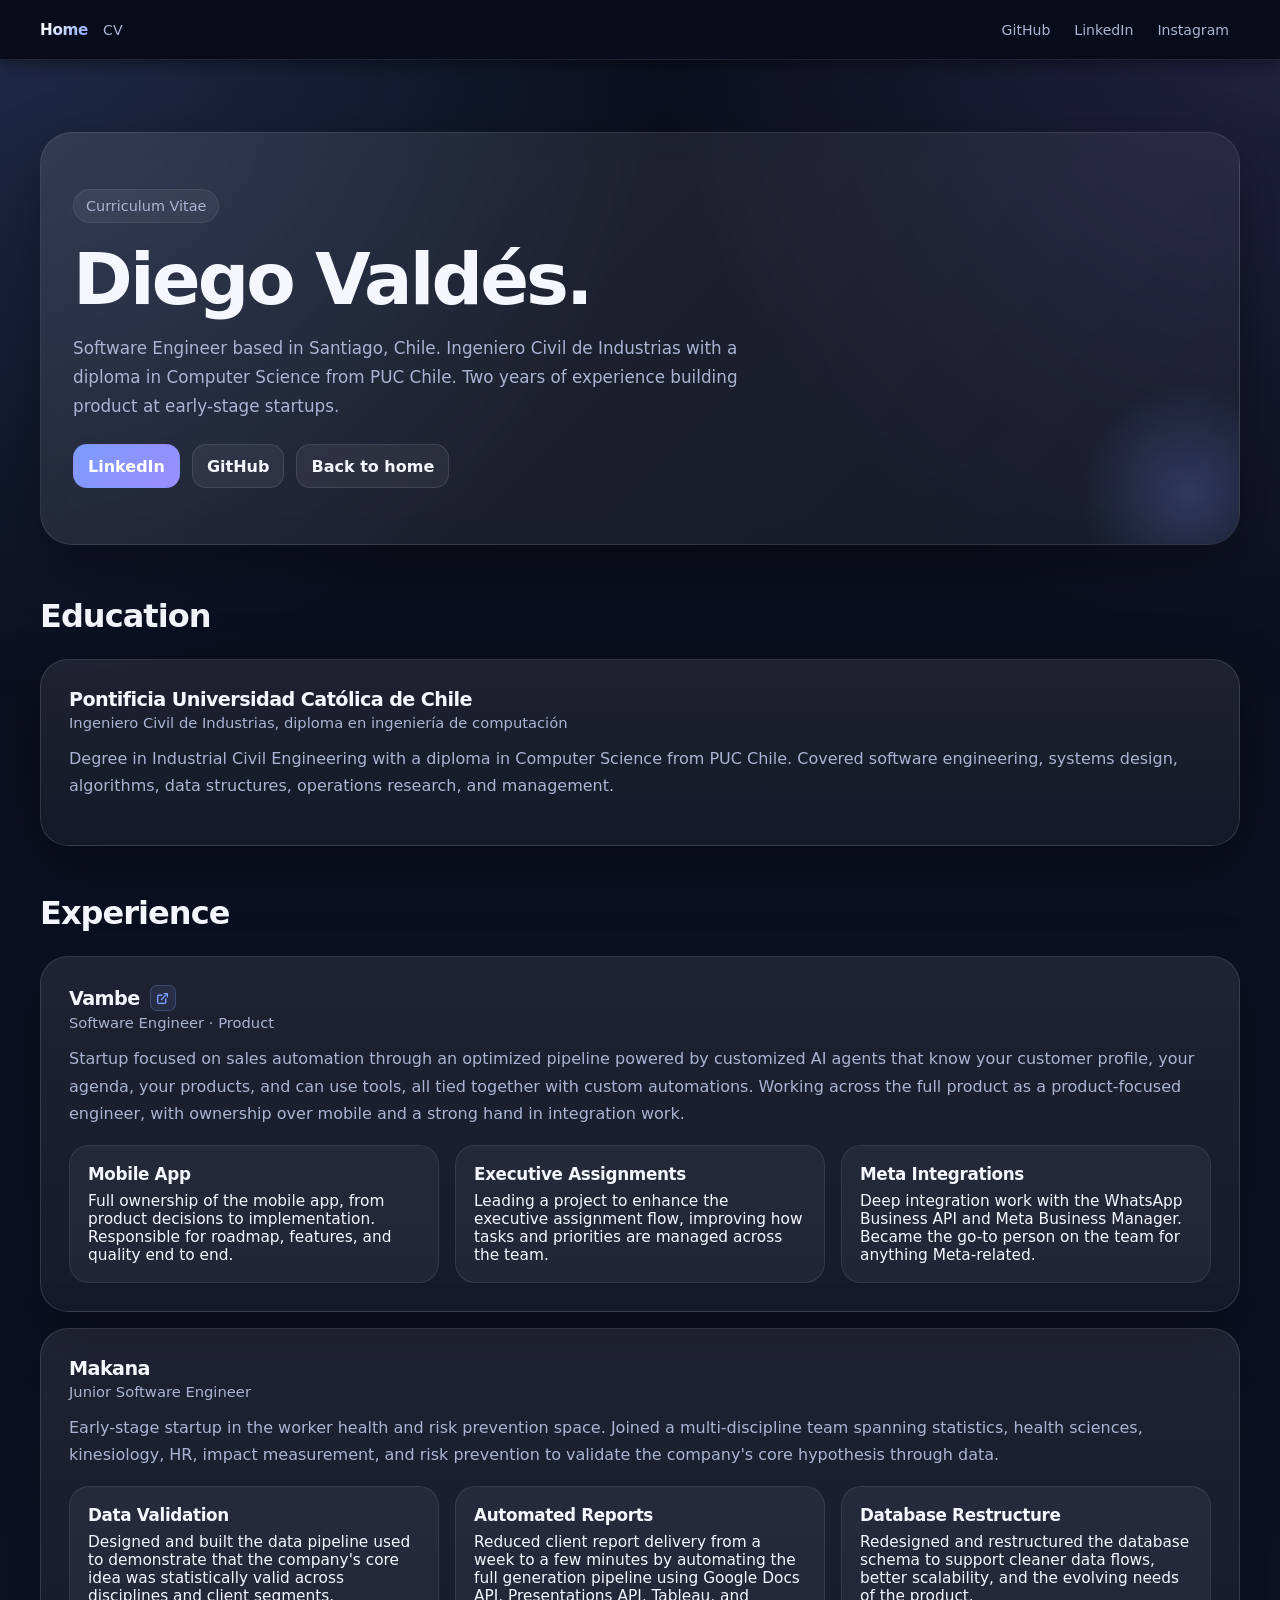
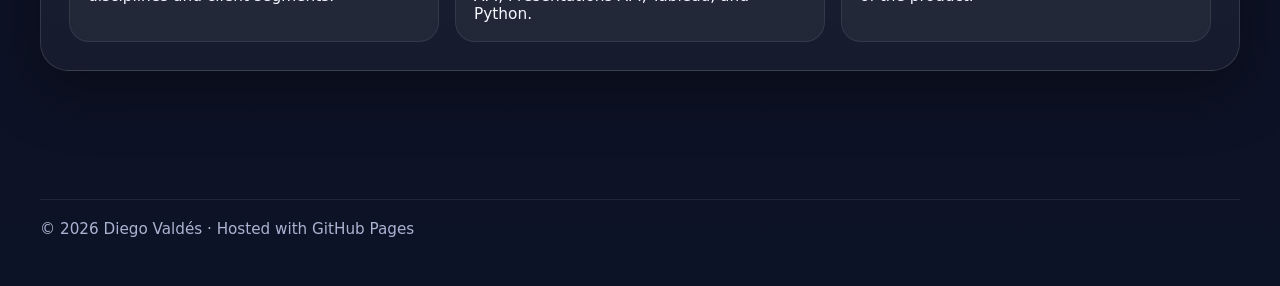
==== cv/index.html @ ce97c78e "lots of updates" ====
<!doctype html>
<html lang="en">
<head>
  <meta charset="UTF-8" />
  <meta name="viewport" content="width=device-width, initial-scale=1.0" />
  <title>Diego Valdés · CV</title>
  <meta
    name="description"
    content="Curriculum vitae of Diego Valdés, Software Engineer from Chile."
  />
  <meta property="og:title" content="Diego Valdés · CV" />
  <meta property="og:type" content="website" />
  <meta property="og:url" content="https://dvaldesg.github.io/cv/" />
  <link rel="icon" href="/assets/remindy-app-logo.png" />
  <link rel="stylesheet" href="/css/styles.css" />
</head>
<body>
  <nav class="site-nav">
    <div class="container">
      <div class="site-nav-inner">
        <div class="site-nav-left">
          <a href="/" class="site-nav-brand">Home</a>
          <a href="/cv/">CV</a>
        </div>
        <div class="site-nav-links">
          <a href="https://github.com/dvaldesg" target="_blank" rel="noopener">GitHub</a>
          <a href="https://linkedin.com/in/diego-valdes-ganga" target="_blank" rel="noopener">LinkedIn</a>
          <a href="https://instagram.com/dvaldesg" target="_blank" rel="noopener">Instagram</a>
        </div>
      </div>
    </div>
  </nav>

  <header class="hero">
    <div class="container">
      <div class="hero-inner">
        <div class="eyebrow">Curriculum Vitae</div>
        <h1>Diego Valdés.</h1>
        <p>
          Software Engineer based in Santiago, Chile. Ingeniero Civil de Industrias with
          a diploma in Computer Science from PUC Chile. Two years of experience building
          product at early-stage startups.
        </p>

        <div class="top-actions">
          <a class="button primary" href="https://linkedin.com/in/diego-valdes-ganga" target="_blank" rel="noopener">LinkedIn</a>
          <a class="button" href="https://github.com/dvaldesg" target="_blank" rel="noopener">GitHub</a>
          <a class="button" href="/">Back to home</a>
        </div>
      </div>
    </div>
  </header>

  <main class="section">
    <div class="container">

      <div class="section-header">
        <div>
          <h2>Education</h2>
        </div>
      </div>

      <div class="exp-list">
        <article class="exp-card">
          <div class="exp-header">
            <div>
              <div class="exp-company">Pontificia Universidad Católica de Chile</div>
              <div class="exp-role">Ingeniero Civil de Industrias, diploma en ingeniería de computación</div>
            </div>
          </div>
          <p class="exp-description">
            Degree in Industrial Civil Engineering with a diploma in Computer Science from PUC Chile.
            Covered software engineering, systems design, algorithms, data structures,
            operations research, and management.
          </p>
        </article>
      </div>

      <div class="section-header">
        <div>
          <h2>Experience</h2>
        </div>
      </div>

      <div class="exp-list">
        <article class="exp-card">
          <div class="exp-header">
            <div>
              <div class="exp-company">
                Vambe
                <a href="https://vambe.ai/" target="_blank" rel="noopener" class="ext-link">
                  <svg xmlns="http://www.w3.org/2000/svg" width="13" height="13" viewBox="0 0 24 24" fill="none" stroke="currentColor" stroke-width="2.5" stroke-linecap="round" stroke-linejoin="round">
                    <path d="M18 13v6a2 2 0 0 1-2 2H5a2 2 0 0 1-2-2V8a2 2 0 0 1 2-2h6"/>
                    <polyline points="15 3 21 3 21 9"/>
                    <line x1="10" y1="14" x2="21" y2="3"/>
                  </svg>
                </a>
              </div>
              <div class="exp-role">Software Engineer · Product</div>
            </div>
          </div>
          <p class="exp-description">
            Startup focused on sales automation through an optimized pipeline powered by
            customized AI agents that know your customer profile, your agenda, your products,
            and can use tools, all tied together with custom automations. Working across the
            full product as a product-focused engineer, with ownership over mobile and a
            strong hand in integration work.
          </p>
          <div class="feature-grid">
            <article class="feature-item">
              <h3>Mobile App</h3>
              <p>
                Full ownership of the mobile app, from product decisions to implementation.
                Responsible for roadmap, features, and quality end to end.
              </p>
            </article>
            <article class="feature-item">
              <h3>Executive Assignments</h3>
              <p>
                Leading a project to enhance the executive assignment flow, improving how
                tasks and priorities are managed across the team.
              </p>
            </article>
            <article class="feature-item">
              <h3>Meta Integrations</h3>
              <p>
                Deep integration work with the WhatsApp Business API and Meta Business Manager.
                Became the go-to person on the team for anything Meta-related.
              </p>
            </article>
          </div>
        </article>

        <article class="exp-card">
          <div class="exp-header">
            <div>
              <div class="exp-company">Makana</div>
              <div class="exp-role">Junior Software Engineer</div>
            </div>
          </div>
          <p class="exp-description">
            Early-stage startup in the worker health and risk prevention space. Joined a
            multi-discipline team spanning statistics, health sciences, kinesiology, HR,
            impact measurement, and risk prevention to validate the company's core hypothesis
            through data.
          </p>
          <div class="feature-grid">
            <article class="feature-item">
              <h3>Data Validation</h3>
              <p>
                Designed and built the data pipeline used to demonstrate that the company's
                core idea was statistically valid across disciplines and client segments.
              </p>
            </article>
            <article class="feature-item">
              <h3>Automated Reports</h3>
              <p>
                Reduced client report delivery from a week to a few minutes by automating
                the full generation pipeline using Google Docs API, Presentations API,
                Tableau, and Python.
              </p>
            </article>
            <article class="feature-item">
              <h3>Database Restructure</h3>
              <p>
                Redesigned and restructured the database schema to support cleaner data flows,
                better scalability, and the evolving needs of the product.
              </p>
            </article>
          </div>
        </article>
      </div>

    </div>
  </main>

  <footer class="footer">
    <div class="container">
      <div class="footer-inner">
        © 2026 Diego Valdés · Hosted with GitHub Pages
      </div>
    </div>
  </footer>
</body>
</html>
---- css/styles.css ----
:root {
  --bg: #0b1020;
  --bg-soft: #121933;
  --card: rgba(255, 255, 255, 0.08);
  --card-border: rgba(255, 255, 255, 0.12);
  --text: #f5f7ff;
  --muted: #aab3d1;
  --accent: #7c9cff;
  --accent-2: #9b8cff;
  --shadow: 0 20px 60px rgba(0, 0, 0, 0.35);
  --radius-xl: 28px;
  --radius-lg: 20px;
  --radius-md: 16px;
  --max-width: 1200px;
}

* {
  box-sizing: border-box;
}

html {
  scroll-behavior: smooth;
  background: #0b1020;
}

body {
  margin: 0;
  padding-top: 60px;
  font-family: Inter, ui-sans-serif, system-ui, -apple-system, BlinkMacSystemFont,
    "Segoe UI", Roboto, Helvetica, Arial, sans-serif;
  color: var(--text);
  background:
    radial-gradient(circle at top left, rgba(124, 156, 255, 0.2), transparent 30%),
    radial-gradient(circle at top right, rgba(155, 140, 255, 0.16), transparent 28%),
    linear-gradient(180deg, #0a0f1d 0%, #0b1020 40%, #0d1326 100%);
  min-height: 100vh;
}

/* ── Fixed site nav ── */
.site-nav {
  position: fixed;
  top: 0;
  left: 0;
  right: 0;
  z-index: 100;
  height: 60px;
  background: #080c1a;
  border-bottom: 1px solid rgba(255, 255, 255, 0.1);
  box-shadow: 0 2px 20px rgba(0, 0, 0, 0.5);
}

.site-nav .container {
  height: 100%;
}

.site-nav-inner {
  display: flex;
  align-items: center;
  justify-content: space-between;
  height: 100%;
}

.site-nav-left {
  display: flex;
  align-items: center;
  gap: 4px;
}

.site-nav-brand {
  font-size: 0.95rem;
  font-weight: 700;
  letter-spacing: -0.02em;
  background: linear-gradient(135deg, var(--text) 20%, var(--accent));
  -webkit-background-clip: text;
  -webkit-text-fill-color: transparent;
  background-clip: text;
}

.site-nav-links {
  display: flex;
  align-items: center;
  gap: 2px;
}

.site-nav-links a,
.site-nav-left a:not(.site-nav-brand) {
  font-size: 0.88rem;
  font-weight: 500;
  color: var(--muted);
  padding: 6px 11px;
  border-radius: 8px;
  transition: color 150ms ease, background 150ms ease;
}

.site-nav-links a:hover,
.site-nav-left a:not(.site-nav-brand):hover {
  color: var(--text);
  background: rgba(255, 255, 255, 0.07);
}

/* ── Hero note ── */
.hero-note {
  margin: 16px 0 0;
  font-size: 0.9rem;
  color: var(--muted);
  line-height: 1.6;
  opacity: 0.8;
}

.hero-note a {
  color: var(--accent);
  text-decoration: underline;
  text-underline-offset: 3px;
}

a {
  color: inherit;
  text-decoration: none;
}

.container {
  width: min(100% - 32px, var(--max-width));
  margin: 0 auto;
}

.hero {
  padding: 72px 0 40px;
}

.hero-inner {
  background: linear-gradient(
    135deg,
    rgba(255, 255, 255, 0.1),
    rgba(255, 255, 255, 0.04)
  );
  border: 1px solid rgba(255, 255, 255, 0.1);
  box-shadow: var(--shadow);
  border-radius: 32px;
  padding: 56px 32px;
  backdrop-filter: blur(14px);
  -webkit-backdrop-filter: blur(14px);
  position: relative;
  overflow: hidden;
}

.hero-inner::before {
  content: "";
  position: absolute;
  inset: auto -60px -60px auto;
  width: 220px;
  height: 220px;
  background: radial-gradient(circle, rgba(124, 156, 255, 0.22), transparent 70%);
  pointer-events: none;
}

.eyebrow {
  display: inline-flex;
  align-items: center;
  gap: 8px;
  font-size: 0.9rem;
  color: var(--muted);
  background: rgba(255, 255, 255, 0.06);
  border: 1px solid rgba(255, 255, 255, 0.08);
  padding: 8px 12px;
  border-radius: 999px;
  margin-bottom: 20px;
}

.hero h1 {
  margin: 0;
  font-size: clamp(2.2rem, 6vw, 4.5rem);
  line-height: 1.02;
  letter-spacing: -0.04em;
  max-width: 760px;
}

.hero p {
  margin: 18px 0 0;
  max-width: 720px;
  color: var(--muted);
  font-size: 1.05rem;
  line-height: 1.7;
}

.section {
  padding: 12px 0 72px;
}

.section-header {
  display: flex;
  justify-content: space-between;
  align-items: end;
  gap: 16px;
  margin-bottom: 24px;
}

.section-header h2 {
  margin: 0;
  font-size: clamp(1.5rem, 3vw, 2rem);
  letter-spacing: -0.03em;
}

.section-header p {
  margin: 6px 0 0;
  color: var(--muted);
  max-width: 720px;
}

.apps-grid {
  display: grid;
  grid-template-columns: repeat(12, 1fr);
  gap: 20px;
}

.app-card {
  display: block;
  grid-column: span 4;
  min-height: 100%;
  background: linear-gradient(
    180deg,
    rgba(255, 255, 255, 0.1),
    rgba(255, 255, 255, 0.05)
  );
  border: 1px solid var(--card-border);
  border-radius: var(--radius-xl);
  box-shadow: var(--shadow);
  overflow: hidden;
  transition: transform 180ms ease, border-color 180ms ease, background 180ms ease;
  position: relative;
}

.app-card:hover {
  transform: translateY(-4px);
  border-color: rgba(124, 156, 255, 0.45);
  background: linear-gradient(
    180deg,
    rgba(255, 255, 255, 0.12),
    rgba(255, 255, 255, 0.06)
  );
}

.app-visual {
  position: relative;
  aspect-ratio: 16 / 10;
  display: flex;
  align-items: center;
  justify-content: center;
  background:
    radial-gradient(circle at 20% 20%, rgba(124, 156, 255, 0.35), transparent 28%),
    radial-gradient(circle at 80% 30%, rgba(155, 140, 255, 0.28), transparent 24%),
    linear-gradient(135deg, #1b2450 0%, #111937 55%, #0f152d 100%);
  border-bottom: 1px solid rgba(255, 255, 255, 0.08);
}

.app-logo {
  width: 92px;
  height: 92px;
  border-radius: 24px;
  object-fit: cover;
  display: none;
  box-shadow: 0 10px 30px rgba(0, 0, 0, 0.28);
  border: 1px solid rgba(255, 255, 255, 0.18);
  background: #fff;
}

.app-logo.show {
  display: block;
}

.app-logo-placeholder {
  width: 92px;
  height: 92px;
  border-radius: 24px;
  display: flex;
  align-items: center;
  justify-content: center;
  font-size: 2rem;
  font-weight: 700;
  letter-spacing: -0.04em;
  color: white;
  background: linear-gradient(135deg, var(--accent), var(--accent-2));
  box-shadow: 0 10px 30px rgba(0, 0, 0, 0.25);
}

.app-body {
  padding: 22px;
}

.app-title-row {
  display: flex;
  align-items: center;
  justify-content: space-between;
  gap: 12px;
  margin-bottom: 10px;
}

.app-title {
  margin: 0;
  font-size: 1.35rem;
  letter-spacing: -0.03em;
}

.badge {
  font-size: 0.78rem;
  color: #dbe4ff;
  padding: 7px 10px;
  border-radius: 999px;
  background: rgba(124, 156, 255, 0.16);
  border: 1px solid rgba(124, 156, 255, 0.2);
  white-space: nowrap;
}

.app-description {
  margin: 0 0 18px;
  color: var(--muted);
  line-height: 1.65;
  min-height: 52px;
}

.app-links {
  display: flex;
  flex-wrap: wrap;
  gap: 10px;
}

.button {
  display: inline-flex;
  align-items: center;
  justify-content: center;
  gap: 8px;
  min-height: 44px;
  padding: 0 14px;
  border-radius: 14px;
  border: 1px solid rgba(255, 255, 255, 0.1);
  background: rgba(255, 255, 255, 0.06);
  color: var(--text);
  font-weight: 600;
  transition: background 180ms ease, border-color 180ms ease, transform 180ms ease;
}

.button:hover {
  background: rgba(255, 255, 255, 0.1);
  border-color: rgba(255, 255, 255, 0.18);
  transform: translateY(-1px);
}

.button.primary {
  background: linear-gradient(135deg, var(--accent), var(--accent-2));
  border-color: transparent;
  color: white;
}

.button.primary:hover {
  filter: brightness(1.06);
}

.footer {
  padding: 8px 0 48px;
}

.footer-inner {
  color: var(--muted);
  font-size: 0.95rem;
  border-top: 1px solid rgba(255, 255, 255, 0.08);
  padding-top: 20px;
}

.coming-soon {
  display: grid;
  place-items: center;
  min-height: 250px;
  text-align: center;
  padding: 24px;
  color: var(--muted);
  background: rgba(255, 255, 255, 0.04);
  border: 1px dashed rgba(255, 255, 255, 0.15);
  border-radius: var(--radius-xl);
  grid-column: span 8;
}

.coming-soon strong {
  display: block;
  color: var(--text);
  font-size: 1.05rem;
  margin-bottom: 8px;
}

/* ── Section CTA ── */
.section-cta {
  margin-bottom: 48px;
}

/* ── Experience cards ── */
.exp-list {
  display: flex;
  flex-direction: column;
  gap: 16px;
  margin-bottom: 48px;
}

.exp-card {
  background: linear-gradient(180deg, rgba(255, 255, 255, 0.08), rgba(255, 255, 255, 0.04));
  border: 1px solid var(--card-border);
  border-radius: var(--radius-xl);
  box-shadow: var(--shadow);
  padding: 28px;
}

.exp-header {
  display: flex;
  justify-content: space-between;
  align-items: start;
  gap: 16px;
  margin-bottom: 14px;
  flex-wrap: wrap;
}

.exp-company {
  display: flex;
  align-items: center;
  gap: 10px;
  font-size: 1.2rem;
  font-weight: 700;
  letter-spacing: -0.03em;
}

.ext-link {
  display: inline-flex;
  align-items: center;
  justify-content: center;
  width: 26px;
  height: 26px;
  border-radius: 7px;
  border: 1px solid rgba(124, 156, 255, 0.25);
  background: rgba(124, 156, 255, 0.1);
  color: var(--accent);
  flex-shrink: 0;
  transition: background 150ms ease, border-color 150ms ease, transform 150ms ease;
}

.ext-link:hover {
  background: rgba(124, 156, 255, 0.22);
  border-color: rgba(124, 156, 255, 0.5);
  transform: translateY(-1px);
}

.exp-role {
  color: var(--muted);
  font-size: 0.92rem;
  margin-top: 3px;
}

.exp-description {
  color: var(--muted);
  line-height: 1.7;
  margin: 0 0 18px;
}

/* ── Shared: top-actions ── */
.top-actions {
  display: flex;
  flex-wrap: wrap;
  gap: 12px;
  margin-top: 24px;
}

/* ── Shared: legal pages ── */
.legal-shell {
  padding: 32px 0 72px;
}

.legal-card {
  background: linear-gradient(
    180deg,
    rgba(255, 255, 255, 0.10),
    rgba(255, 255, 255, 0.05)
  );
  border: 1px solid rgba(255, 255, 255, 0.12);
  border-radius: 28px;
  box-shadow: 0 20px 60px rgba(0, 0, 0, 0.35);
  padding: 32px;
}

.legal-meta {
  display: flex;
  flex-wrap: wrap;
  gap: 10px;
  margin-top: 18px;
}

.legal-pill {
  display: inline-flex;
  align-items: center;
  min-height: 38px;
  padding: 0 12px;
  border-radius: 999px;
  background: rgba(124, 156, 255, 0.14);
  border: 1px solid rgba(124, 156, 255, 0.20);
  color: #dbe4ff;
  font-size: 0.92rem;
  font-weight: 600;
}

.legal-content {
  margin-top: 28px;
  display: grid;
  gap: 22px;
}

.legal-section h2 {
  margin: 0 0 12px;
  font-size: clamp(1.2rem, 2vw, 1.6rem);
  letter-spacing: -0.03em;
}

.legal-section p,
.legal-section li {
  color: var(--muted);
  line-height: 1.75;
}

.legal-section p {
  margin: 0 0 12px;
}

.legal-section ul {
  margin: 0;
  padding-left: 20px;
}

.contact-box {
  padding: 18px;
  border-radius: 18px;
  background: rgba(255, 255, 255, 0.04);
  border: 1px solid rgba(255, 255, 255, 0.08);
}

/* ── Shared: remindy app page ── */
.page-shell {
  padding: 32px 0 72px;
}

.page-grid {
  display: grid;
  grid-template-columns: repeat(12, 1fr);
  gap: 20px;
  margin-top: 24px;
}

.content-card {
  grid-column: span 12;
  background: linear-gradient(
    180deg,
    rgba(255, 255, 255, 0.10),
    rgba(255, 255, 255, 0.05)
  );
  border: 1px solid rgba(255, 255, 255, 0.12);
  border-radius: 28px;
  box-shadow: 0 20px 60px rgba(0, 0, 0, 0.35);
  padding: 28px;
}

.content-card h2 {
  margin-top: 0;
  margin-bottom: 14px;
  font-size: clamp(1.35rem, 2vw, 1.8rem);
  letter-spacing: -0.03em;
}

.content-card p {
  color: var(--muted);
  line-height: 1.7;
  margin-top: 0;
}

.feature-grid {
  display: grid;
  grid-template-columns: repeat(12, 1fr);
  gap: 16px;
  margin-top: 18px;
}

.feature-item {
  grid-column: span 4;
  background: rgba(255, 255, 255, 0.05);
  border: 1px solid rgba(255, 255, 255, 0.08);
  border-radius: 20px;
  padding: 18px;
}

.feature-item h3 {
  margin: 0 0 8px;
  font-size: 1.05rem;
  letter-spacing: -0.02em;
}

.feature-item p {
  margin: 0;
  font-size: 0.96rem;
}

.pill-row {
  display: flex;
  flex-wrap: wrap;
  gap: 10px;
  margin-top: 18px;
}

.pill {
  display: inline-flex;
  align-items: center;
  min-height: 38px;
  padding: 0 12px;
  border-radius: 999px;
  background: rgba(124, 156, 255, 0.14);
  border: 1px solid rgba(124, 156, 255, 0.20);
  color: #dbe4ff;
  font-size: 0.92rem;
  font-weight: 600;
}

.changelog-list {
  display: flex;
  flex-direction: column;
  gap: 14px;
  margin-top: 20px;
}

.changelog-item {
  padding: 18px;
  border-radius: 18px;
  background: rgba(255, 255, 255, 0.04);
  border: 1px solid rgba(255, 255, 255, 0.08);
}

.changelog-item-header {
  display: flex;
  justify-content: space-between;
  align-items: center;
  gap: 12px;
  margin-bottom: 10px;
  flex-wrap: wrap;
}

.changelog-version {
  font-size: 1rem;
  font-weight: 700;
  letter-spacing: -0.02em;
}

.changelog-date {
  color: var(--muted);
  font-size: 0.92rem;
}

.changelog-item ul {
  margin: 0;
  padding-left: 18px;
  color: var(--muted);
  line-height: 1.7;
}

.mini-note {
  margin-top: 14px;
  color: var(--muted);
  font-size: 0.95rem;
}

@media (max-width: 900px) {
  .feature-item {
    grid-column: span 6;
  }
}

@media (max-width: 980px) {
  .app-card,
  .coming-soon {
    grid-column: span 6;
  }
}

@media (max-width: 640px) {
  .hero {
    padding-top: 36px;
  }

  .hero-inner {
    padding: 32px 20px;
    border-radius: 24px;
  }

  .section {
    padding-bottom: 48px;
  }

  .apps-grid {
    gap: 16px;
  }

  .app-card,
  .coming-soon {
    grid-column: span 12;
  }

  .app-title-row {
    align-items: start;
    flex-direction: column;
  }

  .legal-shell,
  .page-shell {
    padding-top: 12px;
  }

  .legal-card,
  .content-card {
    padding: 22px 18px;
    border-radius: 22px;
  }

  .feature-item {
    grid-column: span 12;
  }
}
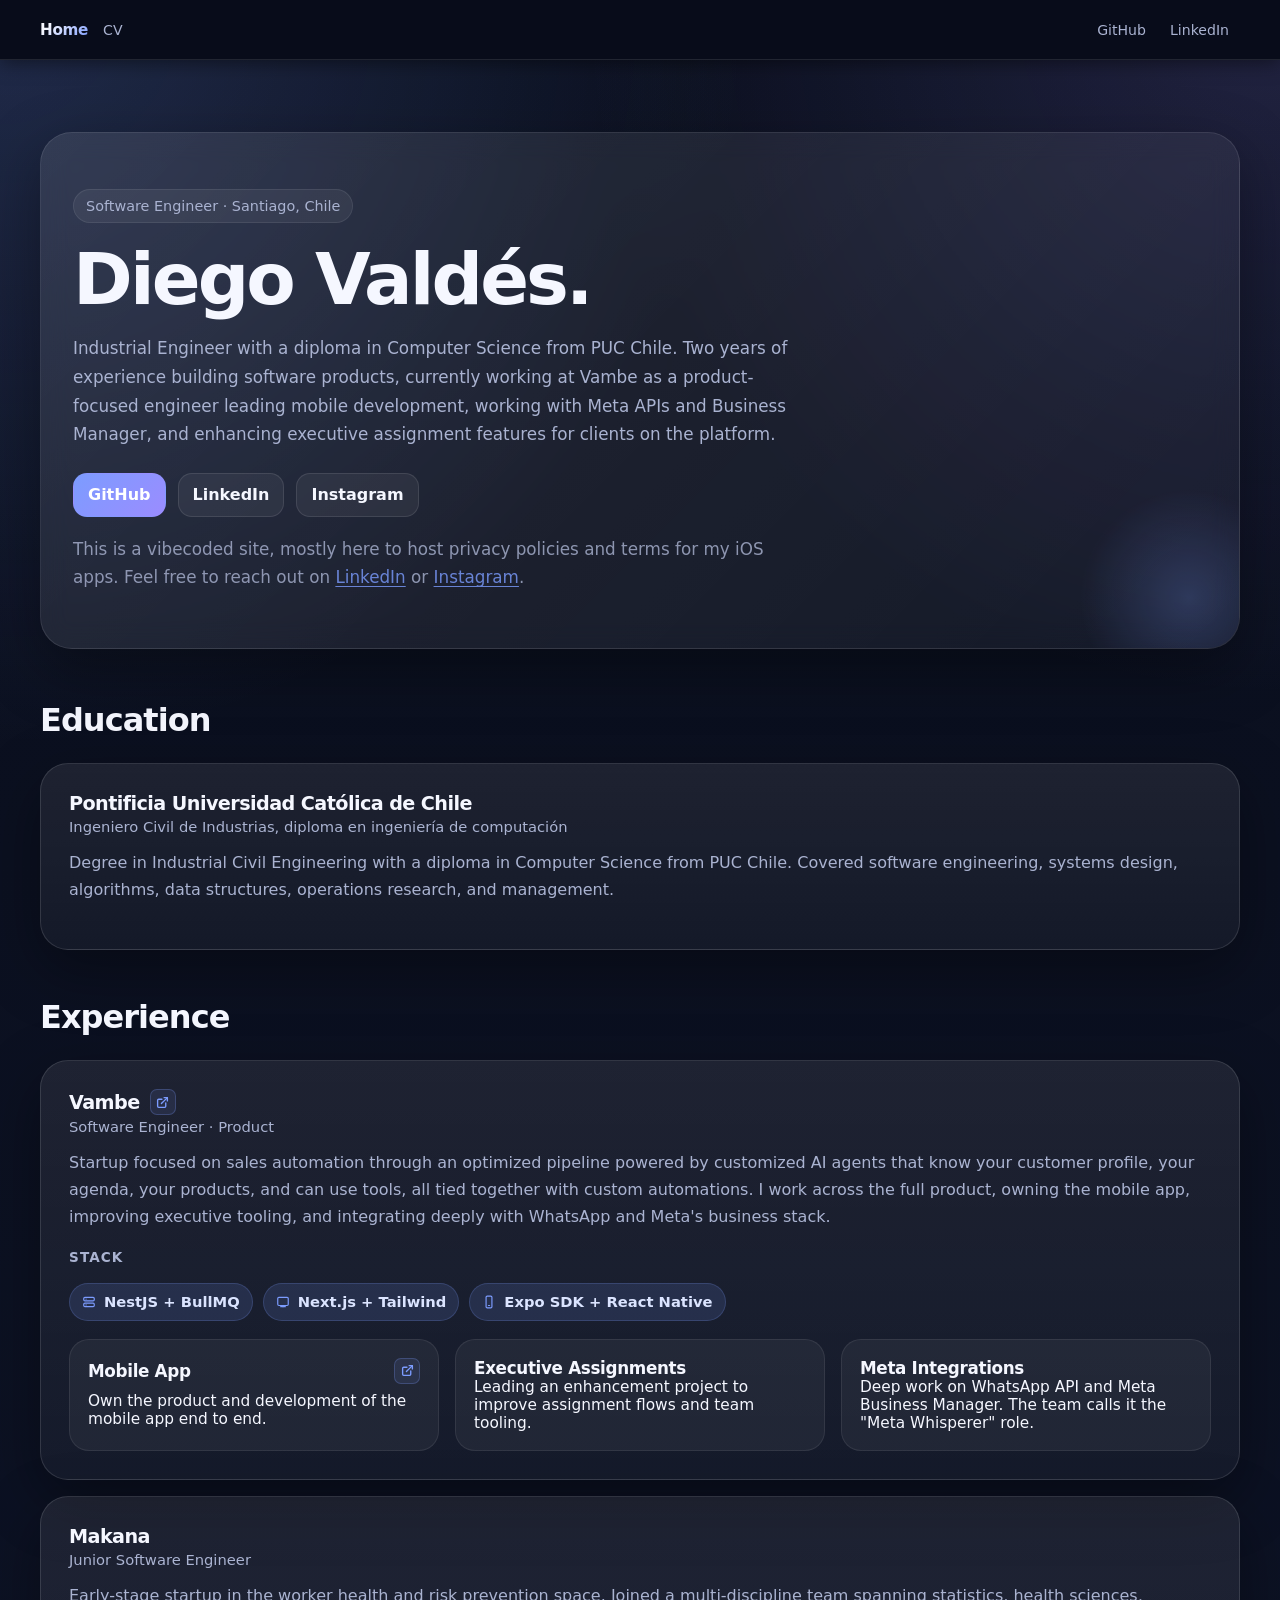
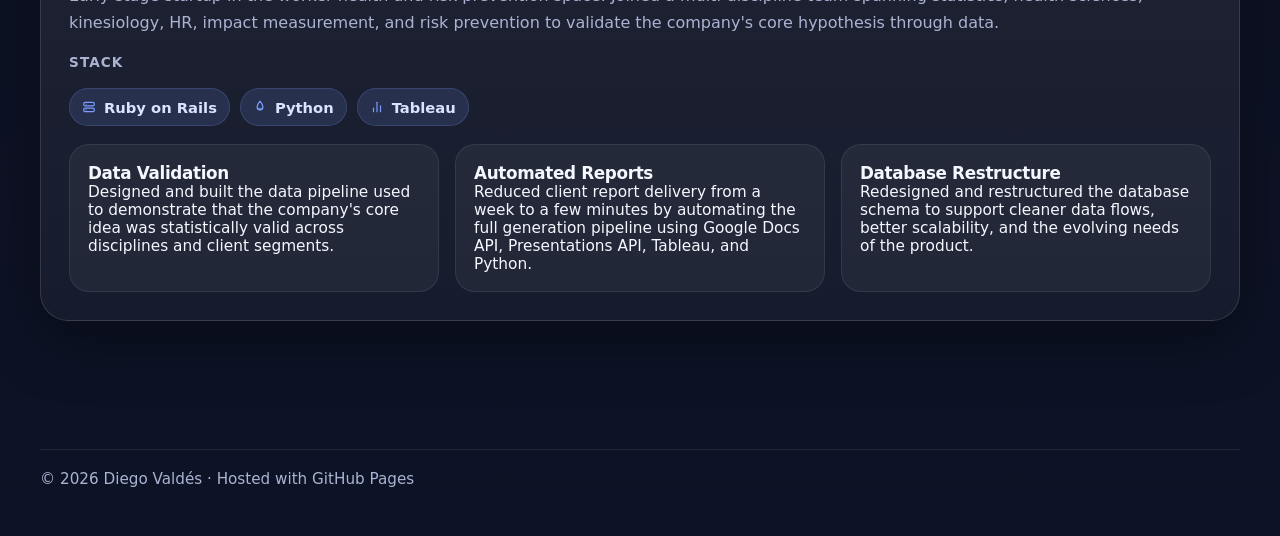
==== commit d878fea5: "refactor" ====
--- a/cv/index.html
+++ b/cv/index.html
@@ -4,60 +4,28 @@
   <meta charset="UTF-8" />
   <meta name="viewport" content="width=device-width, initial-scale=1.0" />
   <title>Diego Valdés · CV</title>
-  <meta
-    name="description"
-    content="Curriculum vitae of Diego Valdés, Software Engineer from Chile."
-  />
+  <meta name="description" content="Curriculum vitae of Diego Valdés, Software Engineer from Chile." />
   <meta property="og:title" content="Diego Valdés · CV" />
   <meta property="og:type" content="website" />
   <meta property="og:url" content="https://dvaldesg.github.io/cv/" />
-  <link rel="icon" href="/assets/remindy-app-logo.png" />
+  <link rel="icon" href="/assets/gh-pfp.png" />
   <link rel="stylesheet" href="/css/styles.css" />
+  <script src="/components/site-nav.js" defer></script>
+  <script src="/components/site-footer.js" defer></script>
+  <script src="/components/page-hero.js" defer></script>
+  <script src="/components/vambe-experience.js" defer></script>
+  <script src="/components/makana-experience.js" defer></script>
 </head>
 <body>
-  <nav class="site-nav">
-    <div class="container">
-      <div class="site-nav-inner">
-        <div class="site-nav-left">
-          <a href="/" class="site-nav-brand">Home</a>
-          <a href="/cv/">CV</a>
-        </div>
-        <div class="site-nav-links">
-          <a href="https://github.com/dvaldesg" target="_blank" rel="noopener">GitHub</a>
-          <a href="https://linkedin.com/in/diego-valdes-ganga" target="_blank" rel="noopener">LinkedIn</a>
-          <a href="https://instagram.com/dvaldesg" target="_blank" rel="noopener">Instagram</a>
-        </div>
-      </div>
-    </div>
-  </nav>
+  <site-nav></site-nav>
 
-  <header class="hero">
-    <div class="container">
-      <div class="hero-inner">
-        <div class="eyebrow">Curriculum Vitae</div>
-        <h1>Diego Valdés.</h1>
-        <p>
-          Software Engineer based in Santiago, Chile. Ingeniero Civil de Industrias with
-          a diploma in Computer Science from PUC Chile. Two years of experience building
-          product at early-stage startups.
-        </p>
-
-        <div class="top-actions">
-          <a class="button primary" href="https://linkedin.com/in/diego-valdes-ganga" target="_blank" rel="noopener">LinkedIn</a>
-          <a class="button" href="https://github.com/dvaldesg" target="_blank" rel="noopener">GitHub</a>
-          <a class="button" href="/">Back to home</a>
-        </div>
-      </div>
-    </div>
-  </header>
+  <page-hero></page-hero>
 
   <main class="section">
     <div class="container">
 
       <div class="section-header">
-        <div>
-          <h2>Education</h2>
-        </div>
+        <div><h2>Education</h2></div>
       </div>
 
       <div class="exp-list">
@@ -77,109 +45,17 @@
       </div>
 
       <div class="section-header">
-        <div>
-          <h2>Experience</h2>
-        </div>
+        <div><h2>Experience</h2></div>
       </div>
 
       <div class="exp-list">
-        <article class="exp-card">
-          <div class="exp-header">
-            <div>
-              <div class="exp-company">
-                Vambe
-                <a href="https://vambe.ai/" target="_blank" rel="noopener" class="ext-link">
-                  <svg xmlns="http://www.w3.org/2000/svg" width="13" height="13" viewBox="0 0 24 24" fill="none" stroke="currentColor" stroke-width="2.5" stroke-linecap="round" stroke-linejoin="round">
-                    <path d="M18 13v6a2 2 0 0 1-2 2H5a2 2 0 0 1-2-2V8a2 2 0 0 1 2-2h6"/>
-                    <polyline points="15 3 21 3 21 9"/>
-                    <line x1="10" y1="14" x2="21" y2="3"/>
-                  </svg>
-                </a>
-              </div>
-              <div class="exp-role">Software Engineer · Product</div>
-            </div>
-          </div>
-          <p class="exp-description">
-            Startup focused on sales automation through an optimized pipeline powered by
-            customized AI agents that know your customer profile, your agenda, your products,
-            and can use tools, all tied together with custom automations. Working across the
-            full product as a product-focused engineer, with ownership over mobile and a
-            strong hand in integration work.
-          </p>
-          <div class="feature-grid">
-            <article class="feature-item">
-              <h3>Mobile App</h3>
-              <p>
-                Full ownership of the mobile app, from product decisions to implementation.
-                Responsible for roadmap, features, and quality end to end.
-              </p>
-            </article>
-            <article class="feature-item">
-              <h3>Executive Assignments</h3>
-              <p>
-                Leading a project to enhance the executive assignment flow, improving how
-                tasks and priorities are managed across the team.
-              </p>
-            </article>
-            <article class="feature-item">
-              <h3>Meta Integrations</h3>
-              <p>
-                Deep integration work with the WhatsApp Business API and Meta Business Manager.
-                Became the go-to person on the team for anything Meta-related.
-              </p>
-            </article>
-          </div>
-        </article>
-
-        <article class="exp-card">
-          <div class="exp-header">
-            <div>
-              <div class="exp-company">Makana</div>
-              <div class="exp-role">Junior Software Engineer</div>
-            </div>
-          </div>
-          <p class="exp-description">
-            Early-stage startup in the worker health and risk prevention space. Joined a
-            multi-discipline team spanning statistics, health sciences, kinesiology, HR,
-            impact measurement, and risk prevention to validate the company's core hypothesis
-            through data.
-          </p>
-          <div class="feature-grid">
-            <article class="feature-item">
-              <h3>Data Validation</h3>
-              <p>
-                Designed and built the data pipeline used to demonstrate that the company's
-                core idea was statistically valid across disciplines and client segments.
-              </p>
-            </article>
-            <article class="feature-item">
-              <h3>Automated Reports</h3>
-              <p>
-                Reduced client report delivery from a week to a few minutes by automating
-                the full generation pipeline using Google Docs API, Presentations API,
-                Tableau, and Python.
-              </p>
-            </article>
-            <article class="feature-item">
-              <h3>Database Restructure</h3>
-              <p>
-                Redesigned and restructured the database schema to support cleaner data flows,
-                better scalability, and the evolving needs of the product.
-              </p>
-            </article>
-          </div>
-        </article>
+        <vambe-experience></vambe-experience>
+        <makana-experience></makana-experience>
       </div>
 
     </div>
   </main>
 
-  <footer class="footer">
-    <div class="container">
-      <div class="footer-inner">
-        © 2026 Diego Valdés · Hosted with GitHub Pages
-      </div>
-    </div>
-  </footer>
+  <site-footer></site-footer>
 </body>
 </html>
--- a/css/styles.css
+++ b/css/styles.css
@@ -34,6 +34,16 @@
     radial-gradient(circle at top right, rgba(155, 140, 255, 0.16), transparent 28%),
     linear-gradient(180deg, #0a0f1d 0%, #0b1020 40%, #0d1326 100%);
   min-height: 100vh;
+}
+
+/* ── Custom element wrappers ── */
+site-nav,
+site-footer,
+page-hero,
+vambe-experience,
+makana-experience,
+app-card {
+  display: contents;
 }
 
 /* ── Fixed site nav ── */
@@ -588,8 +598,16 @@
   padding: 18px;
 }
 
+.feature-item-head {
+  display: flex;
+  align-items: center;
+  justify-content: space-between;
+  gap: 12px;
+  margin-bottom: 8px;
+}
+
 .feature-item h3 {
-  margin: 0 0 8px;
+  margin: 0;
   font-size: 1.05rem;
   letter-spacing: -0.02em;
 }
@@ -619,6 +637,30 @@
   font-weight: 600;
 }
 
+.stack-section {
+  margin-top: 18px;
+}
+
+.stack-label {
+  margin-bottom: 10px;
+  color: var(--muted);
+  font-size: 0.85rem;
+  font-weight: 700;
+  letter-spacing: 0.08em;
+  text-transform: uppercase;
+}
+
+.stack-pill {
+  gap: 8px;
+}
+
+.stack-pill-icon {
+  display: inline-flex;
+  align-items: center;
+  justify-content: center;
+  color: var(--accent);
+}
+
 .changelog-list {
   display: flex;
   flex-direction: column;
